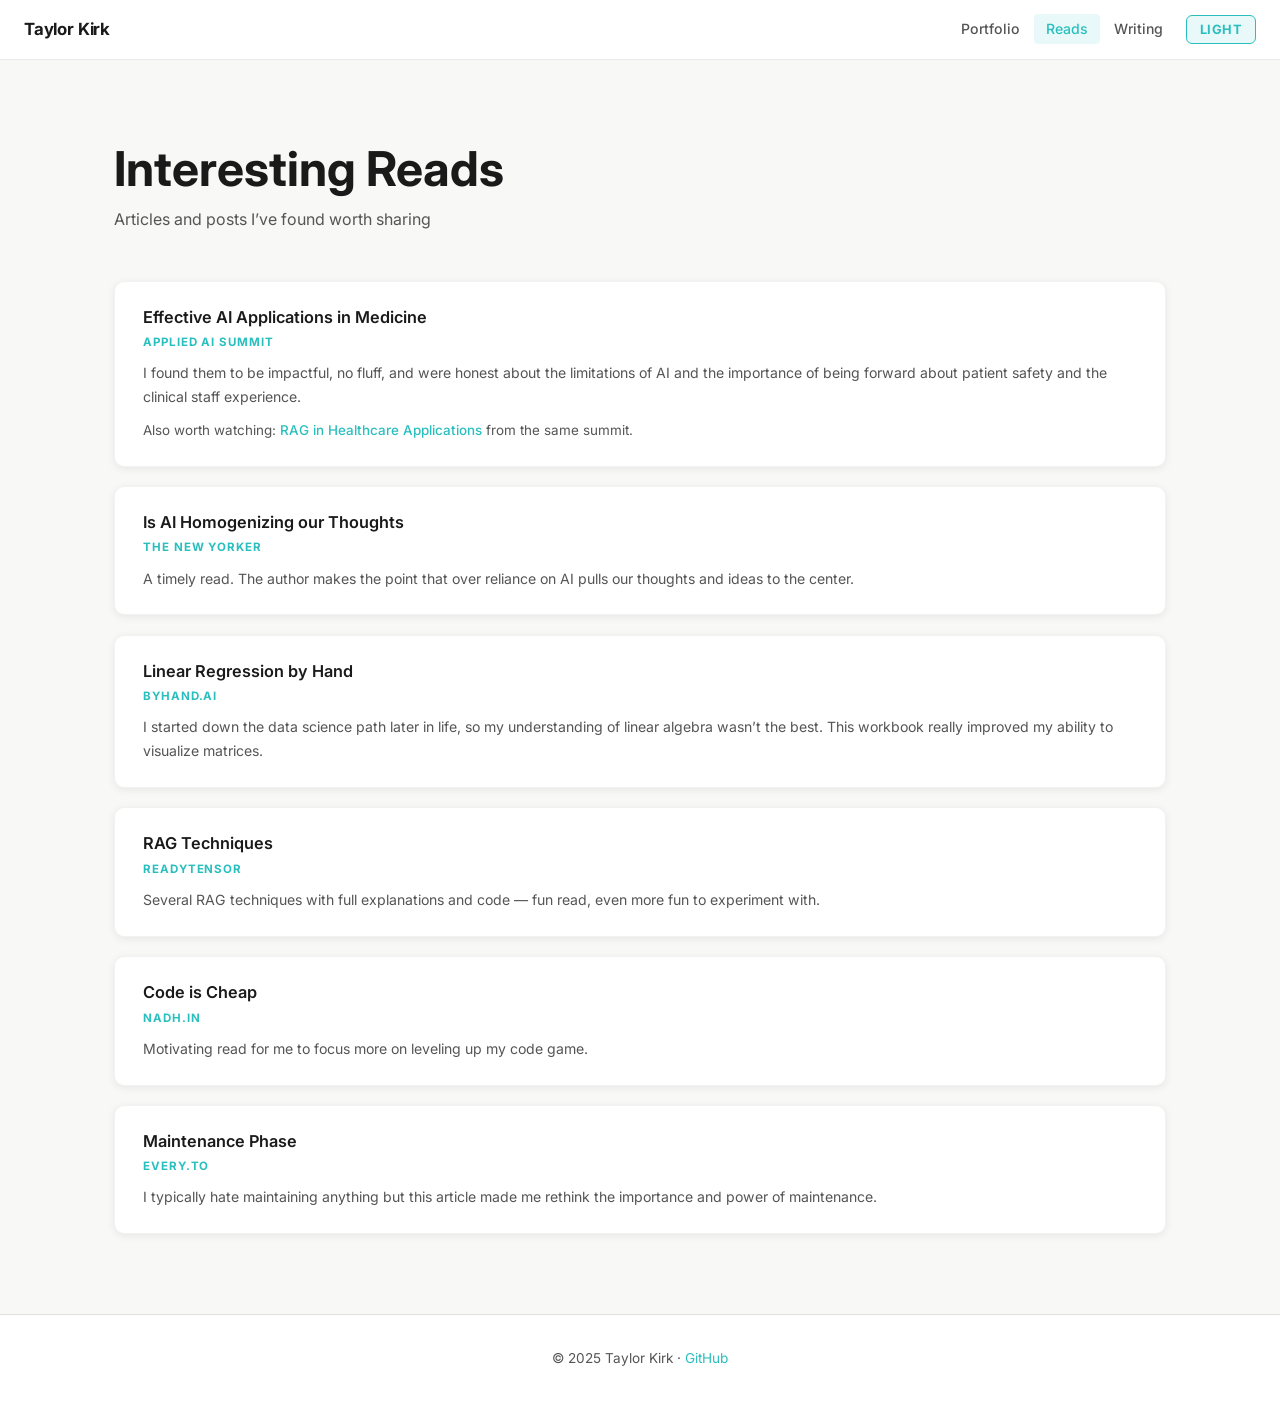
==== reads.html @ 62cd8646 "Updated portfolio.  Dropped Jeykkl and using only css and html" ====
<!DOCTYPE html>
<html lang="en" data-theme="clean">
<head>
  <meta charset="UTF-8">
  <meta name="viewport" content="width=device-width, initial-scale=1.0">
  <meta name="description" content="Taylor Kirk — Interesting reads: articles and posts worth sharing.">
  <title>Interesting Reads — Taylor Kirk</title>
  <link rel="preconnect" href="https://fonts.googleapis.com">
  <link rel="preconnect" href="https://fonts.gstatic.com" crossorigin>
  <link href="https://fonts.googleapis.com/css2?family=Inter:wght@400;500;600;700&display=swap" rel="stylesheet">
  <script src="./assets/js/themes.js"></script>
  <link rel="stylesheet" href="./assets/css/style.css">
</head>
<body>

  <nav class="site-nav">
    <a class="nav-logo" href="./index.html">Taylor Kirk</a>
    <button class="nav-hamburger" aria-label="Open navigation" aria-expanded="false">&#9776;</button>
    <ul class="nav-links">
      <li><a href="./index.html">Portfolio</a></li>
      <li><a href="./reads.html" class="active">Reads</a></li>
      <li><a href="./writing.html">Writing</a></li>
      <li><button class="theme-toggle">Light</button></li>
    </ul>
  </nav>

  <main>
    <section class="reads-section section-alt-a">
      <div class="container">

        <header class="page-header fade-in-up">
          <h1>Interesting Reads</h1>
          <p class="page-subtitle">Articles and posts I&rsquo;ve found worth sharing</p>
        </header>

        <div class="reads-grid">

          <article class="read-card fade-in-up">
            <h2><a href="https://m.youtube.com/watch?v=rNDjdqzSdtY&amp;time_continue=1&amp;source_ve_path=NzY3NTg&amp;embeds_referring_euri=https%3A%2F%2Fappliedaisummit.org%2F" target="_blank" rel="noopener">Effective AI Applications in Medicine</a></h2>
            <span class="read-source">Applied AI Summit</span>
            <p class="read-annotation">
              I found them to be impactful, no fluff, and were honest about the limitations of AI and the importance of being forward about patient safety and the clinical staff experience.
            </p>
            <p class="read-related">
              Also worth watching: <a href="https://youtu.be/gQUC0au1RSA" target="_blank" rel="noopener">RAG in Healthcare Applications</a> from the same summit.
            </p>
          </article>

          <article class="read-card fade-in-up">
            <h2><a href="https://www.newyorker.com/culture/infinite-scroll/ai-is-homogenizing-our-thoughts" target="_blank" rel="noopener">Is AI Homogenizing our Thoughts</a></h2>
            <span class="read-source">The New Yorker</span>
            <p class="read-annotation">
              A timely read. The author makes the point that over reliance on AI pulls our thoughts and ideas to the center.
            </p>
          </article>

          <article class="read-card fade-in-up">
            <h2><a href="https://www.byhand.ai/p/linear-regression-new-free-series" target="_blank" rel="noopener">Linear Regression by Hand</a></h2>
            <span class="read-source">byhand.ai</span>
            <p class="read-annotation">
              I started down the data science path later in life, so my understanding of linear algebra wasn&rsquo;t the best. This workbook really improved my ability to visualize matrices.
            </p>
          </article>

          <article class="read-card fade-in-up">
            <h2><a href="https://app.readytensor.ai/publications/streamlining-employee-qa-using-retrievalaugmented-generation-rag-m2VlZTBnZVgT" target="_blank" rel="noopener">RAG Techniques</a></h2>
            <span class="read-source">ReadyTensor</span>
            <p class="read-annotation">
              Several RAG techniques with full explanations and code &mdash; fun read, even more fun to experiment with.
            </p>
          </article>

          <article class="read-card fade-in-up">
            <h2><a href="https://nadh.in/blog/code-is-cheap/" target="_blank" rel="noopener">Code is Cheap</a></h2>
            <span class="read-source">nadh.in</span>
            <p class="read-annotation">
              Motivating read for me to focus more on leveling up my code game.
            </p>
          </article>

          <article class="read-card fade-in-up">
            <h2><a href="https://every.to/p/i-hired-an-ai-to-do-my-chores-now-i-maintain-the-ai" target="_blank" rel="noopener">Maintenance Phase</a></h2>
            <span class="read-source">Every.to</span>
            <p class="read-annotation">
              I typically hate maintaining anything but this article made me rethink the importance and power of maintenance.
            </p>
          </article>

        </div>
      </div>
    </section>
  </main>

  <footer class="site-footer">
    <p>&copy; 2025 Taylor Kirk &middot; <a href="https://github.com/tkbarb10" target="_blank" rel="noopener">GitHub</a></p>
  </footer>

  <script src="./assets/js/main.js"></script>

</body>
</html>
---- assets/css/style.css ----
/* ============================================================
   PORTFOLIO — style.css
   1.  Theme Variables
   2.  Reset & Base
   3.  Typography
   4.  Layout Utilities
   5.  Navigation
   6.  Hero
   7.  Section Alternation
   8.  Project Cards
   9.  Stat Chips & Buttons
   10. Project Detail Pages
   11. Reads Page
   12. Writing Page
   13. Footer
   14. Animations
   15. Responsive
   ============================================================ */

/* ── 1. THEME VARIABLES ────────────────────────────────────────── */

[data-theme="clean"] {
  --bg-a:           #f8f8f6;
  --bg-b:           #eef1f5;
  --bg-card:        #ffffff;
  --bg-nav:         #ffffff;
  --bg-hero:        #f8f8f6;
  --bg-hero-accent: #eef1f5;
  --text-1:         #1a1a1a;
  --text-2:         #555555;
  --accent:         #2ABFBF;
  --accent-hover:   #22a3a3;
  --accent-light:   rgba(42, 191, 191, 0.10);
  --border:         #e0e0de;
  --nav-border:     #eaeaea;
  --shadow:         0 2px 8px rgba(0, 0, 0, 0.07);
  --shadow-hover:   0 8px 28px rgba(0, 0, 0, 0.13);
  --heading-font:   'Inter', sans-serif;
  --body-font:      'Inter', sans-serif;
  --chip-bg:        rgba(42, 191, 191, 0.10);
  --chip-text:      #1a7f7f;
  --chip-border:    transparent;
  --card-radius:    10px;
  --btn-radius:     6px;
}

[data-theme="dark"] {
  --bg-a:           #111827;
  --bg-b:           #111827;
  --bg-card:        #1e293b;
  --bg-nav:         #0d1b2a;
  --bg-hero:        #0d1b2a;
  --bg-hero-accent: #162032;
  --text-1:         #f1f5f9;
  --text-2:         #94a3b8;
  --accent:         #f59e0b;
  --accent-hover:   #d97706;
  --accent-light:   rgba(245, 158, 11, 0.12);
  --border:         #334155;
  --nav-border:     #1e293b;
  --shadow:         0 2px 12px rgba(0, 0, 0, 0.40);
  --shadow-hover:   0 8px 32px rgba(0, 0, 0, 0.60);
  --heading-font:   'Inter', sans-serif;
  --body-font:      'Inter', sans-serif;
  --chip-bg:        rgba(245, 158, 11, 0.12);
  --chip-text:      #f59e0b;
  --chip-border:    transparent;
  --card-radius:    10px;
  --btn-radius:     6px;
}

/* ── 2. RESET & BASE ───────────────────────────────────────────── */

*, *::before, *::after {
  box-sizing: border-box;
  margin: 0;
  padding: 0;
}

html {
  scroll-behavior: smooth;
  font-size: 16px;
}

body {
  font-family: var(--body-font);
  background: var(--bg-a);
  color: var(--text-1);
  line-height: 1.6;
  transition: background-color 0.3s ease, color 0.3s ease;
  -webkit-font-smoothing: antialiased;
}

img, video {
  max-width: 100%;
  display: block;
}

a {
  color: var(--accent);
  text-decoration: none;
  transition: color 0.2s;
}

a:hover {
  color: var(--accent-hover);
}

ul {
  list-style: none;
}

/* ── 3. TYPOGRAPHY ─────────────────────────────────────────────── */

h1, h2, h3, h4 {
  font-family: var(--heading-font);
  line-height: 1.2;
  color: var(--text-1);
}

h1 { font-size: clamp(2rem, 4vw, 3rem);    font-weight: 700; }
h2 { font-size: clamp(1.3rem, 2.5vw, 1.8rem); font-weight: 700; }
h3 { font-size: 1.05rem; font-weight: 600; }

p  { color: var(--text-2); line-height: 1.7; }

strong { color: var(--text-1); }

/* ── 4. LAYOUT UTILITIES ───────────────────────────────────────── */

.container {
  max-width: 1100px;
  margin: 0 auto;
  padding: 0 1.5rem;
}

section {
  padding: 5rem 0;
}

.sr-only {
  position: absolute;
  width: 1px;
  height: 1px;
  overflow: hidden;
  clip: rect(0, 0, 0, 0);
  white-space: nowrap;
}

/* ── 5. NAVIGATION ─────────────────────────────────────────────── */

.site-nav {
  position: sticky;
  top: 0;
  z-index: 100;
  background: var(--bg-nav);
  border-bottom: 1px solid var(--nav-border);
  padding: 0 1.5rem;
  display: flex;
  align-items: center;
  justify-content: space-between;
  height: 60px;
  transition: background-color 0.3s ease;
}

.nav-logo {
  font-weight: 700;
  font-size: 1.05rem;
  color: var(--text-1);
  letter-spacing: -0.01em;
  font-family: var(--heading-font);
}

.nav-logo:hover {
  color: var(--accent);
}

.nav-links {
  display: flex;
  align-items: center;
  gap: 0.15rem;
}

.nav-links a {
  color: var(--text-2);
  font-size: 0.88rem;
  font-weight: 500;
  padding: 0.4rem 0.75rem;
  border-radius: 4px;
  transition: color 0.2s, background 0.2s;
}

.nav-links a:hover,
.nav-links a.active {
  color: var(--accent);
  background: var(--accent-light);
}

.theme-toggle {
  background: var(--accent-light);
  color: var(--accent);
  border: 1px solid var(--accent);
  border-radius: var(--btn-radius);
  padding: 0.35rem 0.8rem;
  font-size: 0.8rem;
  font-weight: 700;
  font-family: var(--body-font);
  cursor: pointer;
  transition: background 0.2s, color 0.2s;
  letter-spacing: 0.04em;
  text-transform: uppercase;
  margin-left: 0.5rem;
}

.theme-toggle:hover {
  background: var(--accent);
  color: #fff;
}

.nav-hamburger {
  display: none;
  background: none;
  border: none;
  color: var(--text-1);
  font-size: 1.5rem;
  cursor: pointer;
  padding: 0.2rem 0.4rem;
  line-height: 1;
}

/* ── 6. HERO ───────────────────────────────────────────────────── */

.hero {
  position: relative;
  background: var(--bg-hero);
  overflow: hidden;
  padding: 5.5rem 0 5rem;
  transition: background-color 0.3s ease;
}

#hero-canvas {
  position: absolute;
  inset: 0;
  width: 100%;
  height: 100%;
  pointer-events: none;
  opacity: 0;
  transition: opacity 0.5s ease;
}

[data-theme="dark"] #hero-canvas {
  opacity: 1;
}

.hero-inner {
  position: relative;
  z-index: 1;
  display: grid;
  grid-template-columns: 1fr 1fr;
  gap: 4rem;
  align-items: center;
  max-width: 1100px;
  margin: 0 auto;
  padding: 0 1.5rem;
}

[data-theme="dark"] .hero-inner {
  grid-template-columns: 1fr;
  text-align: center;
  justify-items: center;
}

.hero-name {
  font-size: clamp(2.6rem, 5vw, 3.8rem);
  font-weight: 700;
  color: var(--text-1);
  margin-bottom: 0.4rem;
  letter-spacing: -0.02em;
  line-height: 1.05;
}

.hero-tagline {
  font-size: 1.15rem;
  color: var(--accent);
  font-weight: 600;
  margin-bottom: 1.25rem;
  font-family: var(--body-font);
}

.hero-bio {
  font-size: 0.97rem;
  color: var(--text-2);
  max-width: 480px;
  margin-bottom: 2rem;
  line-height: 1.8;
}

[data-theme="dark"] .hero-bio {
  max-width: 580px;
}

.hero-buttons {
  display: flex;
  gap: 0.85rem;
  flex-wrap: wrap;
}

[data-theme="dark"] .hero-buttons {
  justify-content: center;
}

/* Hero right-side visual */
.hero-visual {
  display: flex;
  align-items: center;
  justify-content: center;
}

[data-theme="dark"] .hero-visual {
  display: none;
}

.hero-accent-block {
  width: 100%;
  max-width: 380px;
  padding: 2.5rem 2rem;
  background: var(--bg-hero-accent);
  border-radius: 12px;
  display: flex;
  align-items: center;
  justify-content: center;
}

.hero-accent-content {
  text-align: center;
}

.hero-accent-label {
  font-size: 0.72rem;
  font-weight: 700;
  text-transform: uppercase;
  letter-spacing: 0.1em;
  color: var(--accent);
  margin-bottom: 0.5rem;
}

.hero-accent-title {
  font-family: var(--heading-font);
  font-size: clamp(1.8rem, 3vw, 2.6rem);
  font-weight: 700;
  color: var(--text-1);
  line-height: 1.1;
  margin-bottom: 1.5rem;
}

.hero-accent-divider {
  width: 2.5rem;
  height: 3px;
  background: var(--accent);
  margin: 0 auto 1.5rem;
  border-radius: 2px;
}

.hero-accent-stats {
  display: flex;
  flex-direction: column;
  gap: 0.5rem;
}

.hero-accent-stat {
  font-size: 0.85rem;
  color: var(--text-2);
}

.hero-accent-stat strong {
  color: var(--text-1);
  font-weight: 700;
}

/* ── 7. SECTION ALTERNATION ────────────────────────────────────── */

/* Clean Data: sections alternate bg */
[data-theme="clean"] .section-alt-a { background: var(--bg-a); }
[data-theme="clean"] .section-alt-b { background: var(--bg-b); }
[data-theme="clean"] .section-alt-c { background: #ffffff; }

/* Dark: uniform bg */
[data-theme="dark"] .section-alt-a,
[data-theme="dark"] .section-alt-b,
[data-theme="dark"] .section-alt-c { background: var(--bg-a); }

/* Print: structural border instead of color */

/* ── 8. PROJECT CARDS ──────────────────────────────────────────── */

.projects-section {
  padding: 5rem 0;
}

.section-heading {
  font-family: var(--heading-font);
  font-size: clamp(1.4rem, 2.5vw, 1.9rem);
  color: var(--text-1);
  margin-bottom: 2.5rem;
}

.projects-grid {
  display: grid;
  grid-template-columns: repeat(2, 1fr);
  gap: 1.5rem;
}

.project-card {
  background: var(--bg-card);
  border-radius: var(--card-radius);
  box-shadow: var(--shadow);
  cursor: pointer;
  transition: transform 0.22s ease, box-shadow 0.22s ease;
  overflow: hidden;
  display: flex;
  flex-direction: column;
  border: 1px solid var(--border);
}

[data-theme="clean"] .project-card { border-color: rgba(0,0,0,0.05); }

.project-card:hover {
  transform: translateY(-4px);
  box-shadow: var(--shadow-hover);
}

.card-media {
  width: 100%;
  height: 200px;
  overflow: hidden;
  flex-shrink: 0;
}

.card-media img,
.card-media video {
  width: 100%;
  height: 100%;
  object-fit: cover;
  transition: transform 0.3s ease;
}

.project-card:hover .card-media img,
.project-card:hover .card-media video {
  transform: scale(1.03);
}

.media-placeholder {
  width: 100%;
  height: 100%;
  display: flex;
  align-items: center;
  justify-content: center;
  background: linear-gradient(135deg, var(--accent-light) 0%, var(--bg-card) 100%);
  font-size: 0.78rem;
  font-weight: 700;
  color: var(--accent);
  text-align: center;
  padding: 1rem;
  letter-spacing: 0.06em;
  text-transform: uppercase;
}

.card-body {
  padding: 1.25rem 1.5rem 1.5rem;
  display: flex;
  flex-direction: column;
  flex: 1;
}

.card-domain {
  font-size: 0.7rem;
  font-weight: 700;
  text-transform: uppercase;
  letter-spacing: 0.09em;
  color: var(--accent);
  margin-bottom: 0.45rem;
}

.card-title {
  font-size: 1rem;
  font-weight: 700;
  color: var(--text-1);
  margin-bottom: 0.55rem;
  line-height: 1.35;
  font-family: var(--heading-font);
}

.card-snippet {
  font-size: 0.875rem;
  color: var(--text-2);
  line-height: 1.65;
  margin-bottom: 0.9rem;
  flex: 1;
}

.card-stats {
  display: flex;
  flex-wrap: wrap;
  gap: 0.4rem;
  margin-bottom: 1rem;
}

.card-links {
  display: flex;
  gap: 0.5rem;
  margin-top: auto;
}

/* ── 9. STAT CHIPS & BUTTONS ───────────────────────────────────── */

.stat-chip {
  display: inline-block;
  padding: 0.18rem 0.6rem;
  background: var(--chip-bg);
  color: var(--chip-text);
  border: 1px solid var(--chip-border);
  border-radius: 999px;
  font-size: 0.73rem;
  font-weight: 600;
  white-space: nowrap;
}

.btn {
  display: inline-flex;
  align-items: center;
  justify-content: center;
  padding: 0.5rem 1.1rem;
  border-radius: var(--btn-radius);
  font-size: 0.85rem;
  font-weight: 600;
  font-family: var(--body-font);
  text-decoration: none;
  transition: background 0.2s, color 0.2s, border-color 0.2s;
  cursor: pointer;
  border: 1.5px solid transparent;
  white-space: nowrap;
  line-height: 1;
}

.btn-primary {
  background: var(--accent);
  color: #fff;
  border-color: var(--accent);
}

.btn-primary:hover {
  background: var(--accent-hover);
  border-color: var(--accent-hover);
  color: #fff;
}

.btn-secondary {
  background: transparent;
  color: var(--accent);
  border-color: var(--accent);
}

.btn-secondary:hover {
  background: var(--accent-light);
  color: var(--accent);
}

.btn-sm {
  padding: 0.3rem 0.7rem;
  font-size: 0.78rem;
}

/* ── 10. PROJECT DETAIL PAGES ──────────────────────────────────── */

.detail-page main {
  padding-bottom: 5rem;
}

.detail-back {
  display: inline-flex;
  align-items: center;
  gap: 0.35rem;
  color: var(--text-2);
  font-size: 0.87rem;
  font-weight: 500;
  margin: 2rem 0 2.5rem;
  transition: color 0.2s;
}

.detail-back:hover { color: var(--accent); }

.detail-domain-tag {
  font-size: 0.72rem;
  font-weight: 700;
  text-transform: uppercase;
  letter-spacing: 0.09em;
  color: var(--accent);
  margin-bottom: 0.6rem;
}

.detail-title {
  font-size: clamp(1.75rem, 3.5vw, 2.8rem);
  font-weight: 700;
  color: var(--text-1);
  margin-bottom: 2rem;
  line-height: 1.15;
  font-family: var(--heading-font);
}

.detail-media {
  width: 100%;
  max-height: 440px;
  overflow: hidden;
  border-radius: var(--card-radius);
  margin-bottom: 2rem;
}

.detail-media img,
.detail-media video {
  width: 100%;
  height: 100%;
  object-fit: cover;
}

.detail-media .media-placeholder {
  height: 300px;
  border-radius: var(--card-radius);
  font-size: 0.95rem;
}

.detail-metrics {
  display: flex;
  flex-wrap: wrap;
  gap: 0.5rem;
  margin-bottom: 2.5rem;
}

.detail-section {
  margin-bottom: 2.25rem;
}

.detail-section h2 {
  font-size: 1.25rem;
  margin-bottom: 0.75rem;
  color: var(--text-1);
}

.detail-section p,
.detail-section li {
  color: var(--text-2);
  line-height: 1.8;
  font-size: 0.96rem;
}

.detail-section p + p {
  margin-top: 0.75rem;
}

.detail-section ul {
  list-style: disc;
  padding-left: 1.5rem;
}

.detail-section ul li {
  margin-bottom: 0.5rem;
}

.tech-stack {
  display: flex;
  flex-wrap: wrap;
  gap: 0.5rem;
}

.tech-tag {
  background: var(--accent-light);
  color: var(--accent);
  border: 1px solid var(--chip-border);
  padding: 0.28rem 0.75rem;
  border-radius: 999px;
  font-size: 0.8rem;
  font-weight: 500;
}

.detail-links {
  display: flex;
  gap: 1rem;
  flex-wrap: wrap;
  padding-top: 2rem;
  margin-top: 2rem;
  border-top: 1px solid var(--border);
}

/* ── 11. READS PAGE ────────────────────────────────────────────── */

.reads-section {
  padding: 5rem 0;
}

.page-header {
  margin-bottom: 3rem;
}

.page-header h1 {
  margin-bottom: 0.5rem;
}

.page-subtitle {
  font-size: 1rem;
  color: var(--text-2);
}

.reads-grid {
  display: flex;
  flex-direction: column;
  gap: 1.2rem;
}

.read-card {
  background: var(--bg-card);
  border: 1px solid var(--border);
  border-radius: var(--card-radius);
  padding: 1.5rem 1.75rem;
  box-shadow: var(--shadow);
  transition: box-shadow 0.22s ease, transform 0.22s ease;
}

.read-card:hover {
  box-shadow: var(--shadow-hover);
  transform: translateY(-2px);
}

[data-theme="clean"] .read-card { border-color: rgba(0,0,0,0.05); }

.read-card h2 {
  font-size: 1.02rem;
  font-weight: 600;
  margin-bottom: 0.35rem;
  font-family: var(--heading-font);
  line-height: 1.35;
}

.read-card h2 a {
  color: var(--text-1);
}

.read-card h2 a:hover {
  color: var(--accent);
}

.read-source {
  font-size: 0.72rem;
  font-weight: 700;
  text-transform: uppercase;
  letter-spacing: 0.08em;
  color: var(--accent);
  display: block;
  margin-bottom: 0.6rem;
}

.read-annotation {
  font-size: 0.88rem;
  color: var(--text-2);
  line-height: 1.7;
}

.read-related {
  margin-top: 0.6rem;
  font-size: 0.84rem;
  color: var(--text-2);
}

.read-related a {
  color: var(--accent);
  font-weight: 500;
}

/* ── 12. WRITING PAGE ──────────────────────────────────────────── */

.writing-section {
  padding: 5rem 0;
}

.writing-stub {
  margin-top: 3rem;
  padding: 3.5rem 2rem;
  background: var(--bg-card);
  border: 1px solid var(--border);
  border-radius: var(--card-radius);
  text-align: center;
}

.writing-stub p {
  font-size: 1.05rem;
  color: var(--text-2);
}

/* ── 13. FOOTER ────────────────────────────────────────────────── */

.site-footer {
  background: var(--bg-nav);
  border-top: 1px solid var(--border);
  padding: 2rem 1.5rem;
  text-align: center;
  transition: background-color 0.3s ease;
}

.site-footer p {
  font-size: 0.85rem;
  color: var(--text-2);
}

.site-footer a {
  color: var(--accent);
}

/* ── 14. ANIMATIONS ────────────────────────────────────────────── */

.fade-in-up {
  opacity: 0;
  transform: translateY(20px);
  transition: opacity 0.4s ease, transform 0.4s ease;
}

.fade-in-up.visible {
  opacity: 1;
  transform: translateY(0);
}

/* ── 15. RESPONSIVE ────────────────────────────────────────────── */

@media (max-width: 768px) {
  /* Nav hamburger */
  .nav-hamburger {
    display: block;
  }

  .nav-links {
    display: none;
    position: absolute;
    top: 60px;
    left: 0;
    right: 0;
    background: var(--bg-nav);
    border-bottom: 1px solid var(--nav-border);
    flex-direction: column;
    align-items: stretch;
    padding: 0.75rem 1.25rem 1rem;
    gap: 0.1rem;
    z-index: 99;
  }

  .nav-links.open {
    display: flex;
  }

  .nav-links a {
    display: block;
    padding: 0.65rem 0.5rem;
    width: 100%;
  }

  .theme-toggle {
    width: 100%;
    margin-left: 0;
    margin-top: 0.25rem;
    text-align: center;
  }

  /* Hero */
  .hero-inner {
    grid-template-columns: 1fr;
  }

  .hero-visual {
    display: none;
  }

  /* Grid */
  .projects-grid {
    grid-template-columns: 1fr;
  }

  section { padding: 3.5rem 0; }
}

@media (max-width: 480px) {
  .hero-buttons {
    flex-direction: column;
  }

  .hero-buttons .btn {
    width: 100%;
  }

  .detail-links {
    flex-direction: column;
  }

  .detail-links .btn {
    width: 100%;
  }
}
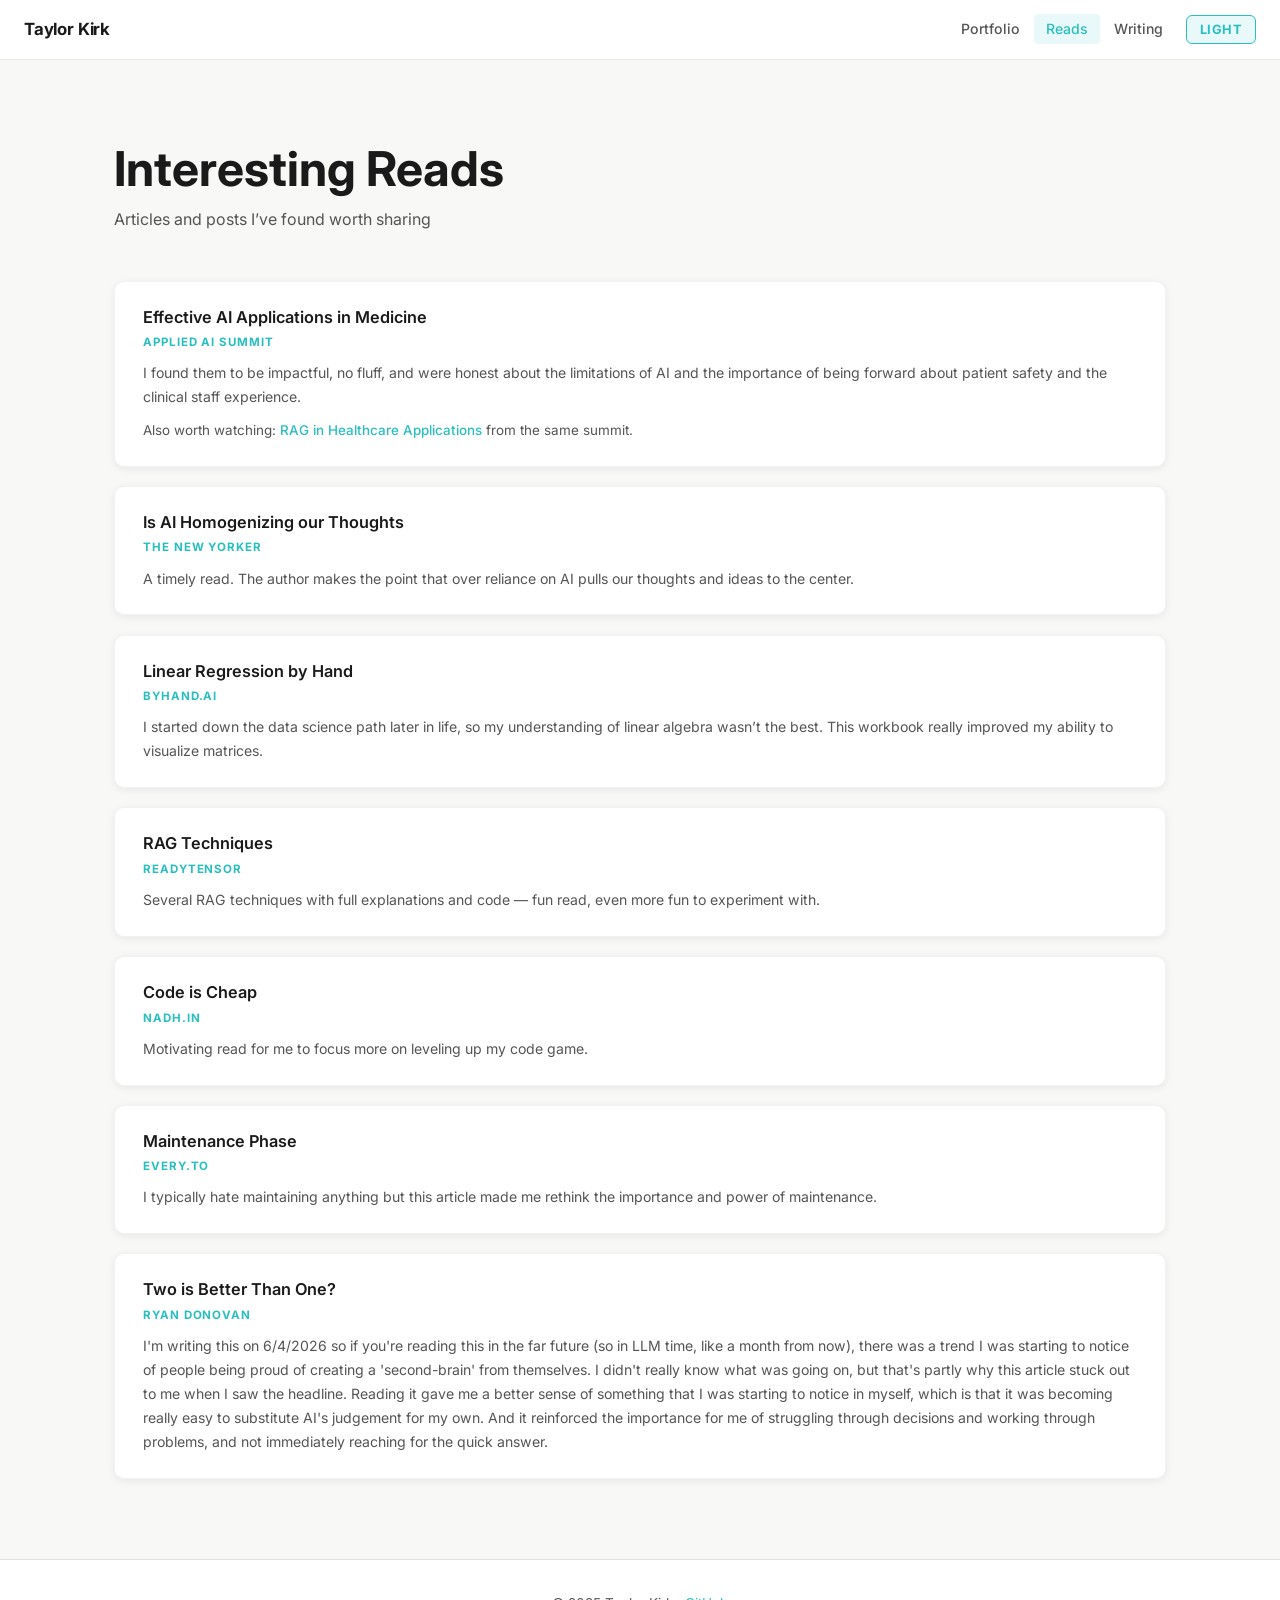
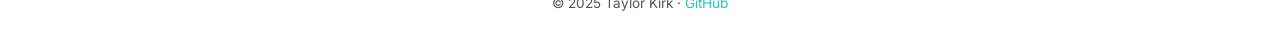
==== commit f031578d: "updated reads" ====
--- a/reads.html
+++ b/reads.html
@@ -5,6 +5,7 @@
   <meta name="viewport" content="width=device-width, initial-scale=1.0">
   <meta name="description" content="Taylor Kirk — Interesting reads: articles and posts worth sharing.">
   <title>Interesting Reads — Taylor Kirk</title>
+  <link rel="icon" type="image/png" href="./favicon.png">
   <link rel="preconnect" href="https://fonts.googleapis.com">
   <link rel="preconnect" href="https://fonts.gstatic.com" crossorigin>
   <link href="https://fonts.googleapis.com/css2?family=Inter:wght@400;500;600;700&display=swap" rel="stylesheet">
@@ -86,6 +87,18 @@
             </p>
           </article>
 
+          <article class="read-card fade-in-up">
+            <h2><a href="https://stackoverflow.blog/2026/03/19/ai-is-becoming-a-second-brain-at-the-expense-of-your-first-one/" target="_blank" rel="noopener">Two is Better Than One?</a></h2>
+            <span class="read-source">Ryan Donovan</span>
+            <p class="read-annotation">
+              I'm writing this on 6/4/2026 so if you're reading this in the far future (so in LLM time, like a month from now), there was a trend
+              I was starting to notice of people being proud of creating a 'second-brain' from themselves.  I didn't really know what was going on,
+              but that's partly why this article stuck out to me when I saw the headline.  Reading it gave me a better sense of something that I was starting to notice
+              in myself, which is that it was becoming really easy to substitute AI's judgement for my own.  And it reinforced the importance for me of struggling through
+              decisions and working through problems, and not immediately reaching for the quick answer.
+            </p>
+          </article>
+
         </div>
       </div>
     </section>
--- a/assets/css/style.css
+++ b/assets/css/style.css
@@ -622,6 +622,21 @@
   object-fit: cover;
 }
 
+/* Use on detail pages where the full image should render at natural size */
+.detail-media--natural {
+  max-height: none;
+  overflow: visible;
+  display: flex;
+  justify-content: center;
+}
+
+.detail-media--natural img,
+.detail-media--natural video {
+  width: auto;
+  max-width: 100%;
+  height: auto;
+}
+
 .detail-media .media-placeholder {
   height: 300px;
   border-radius: var(--card-radius);
